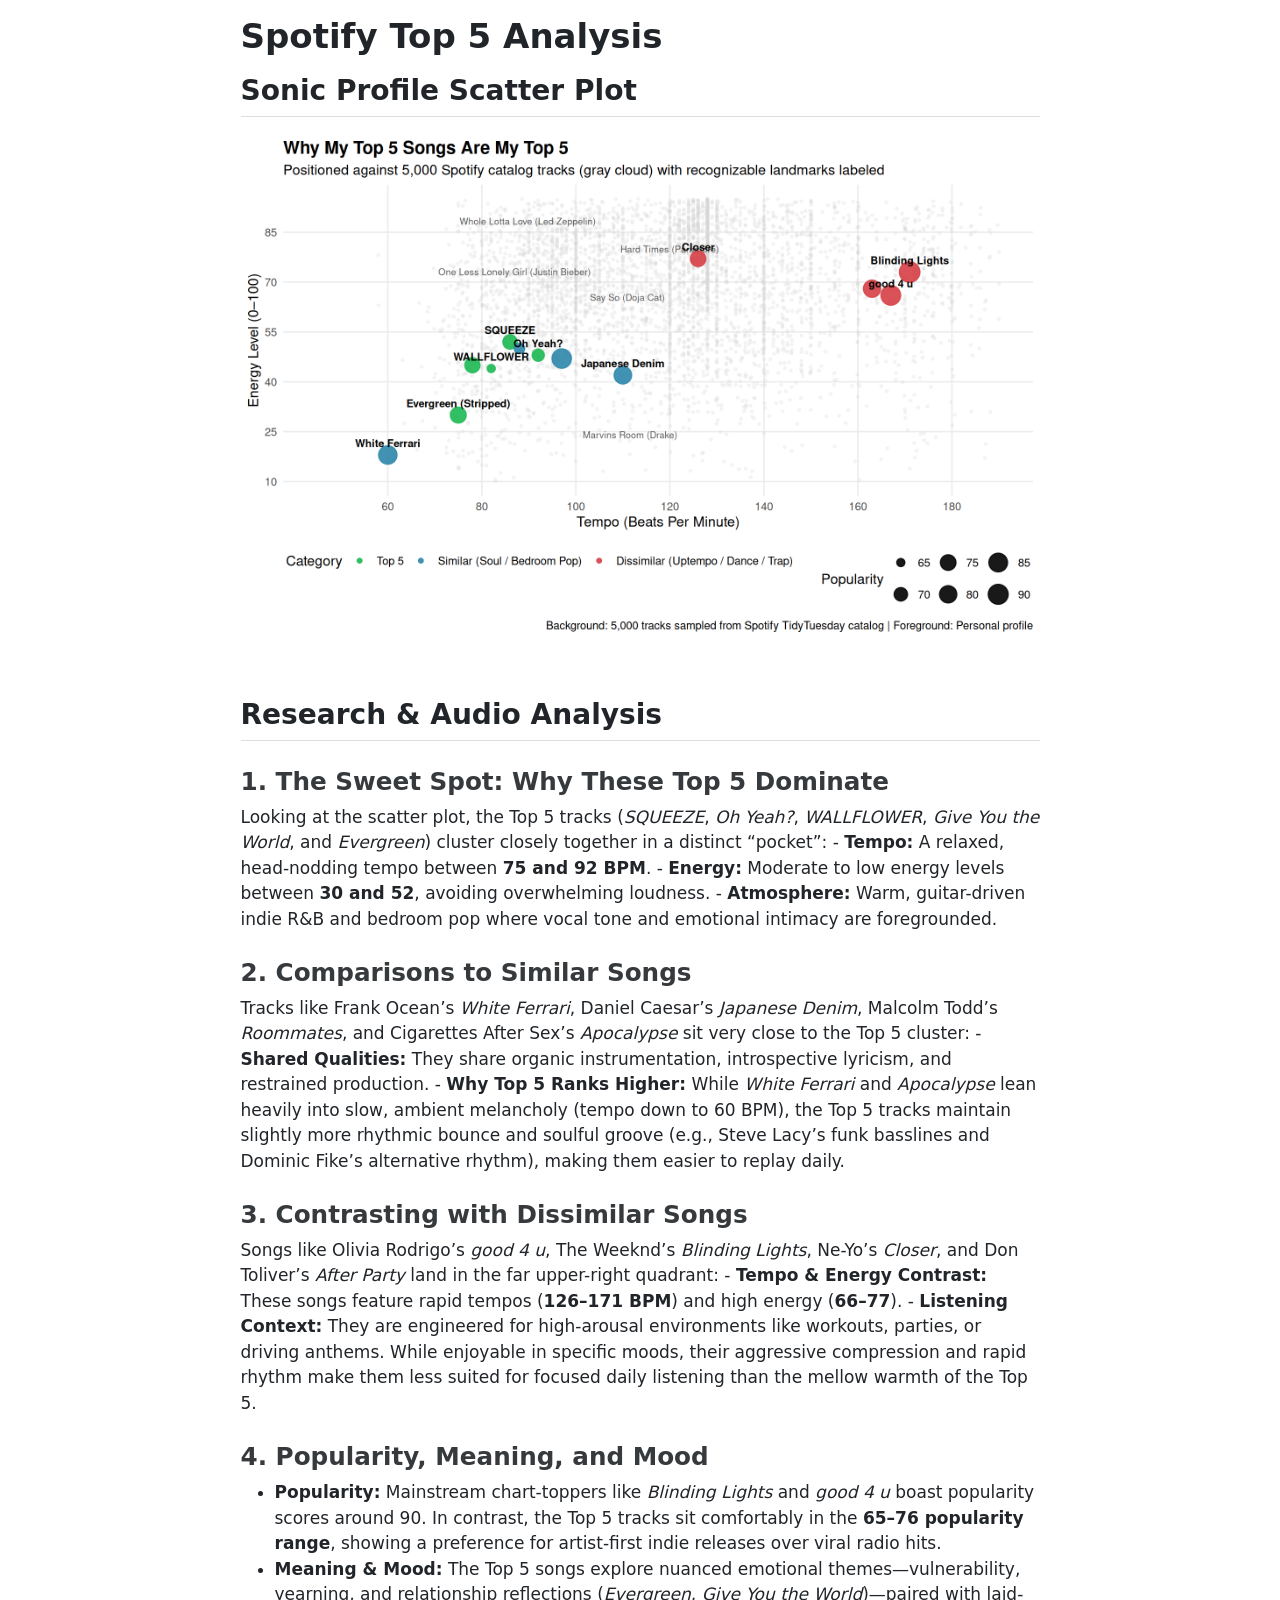
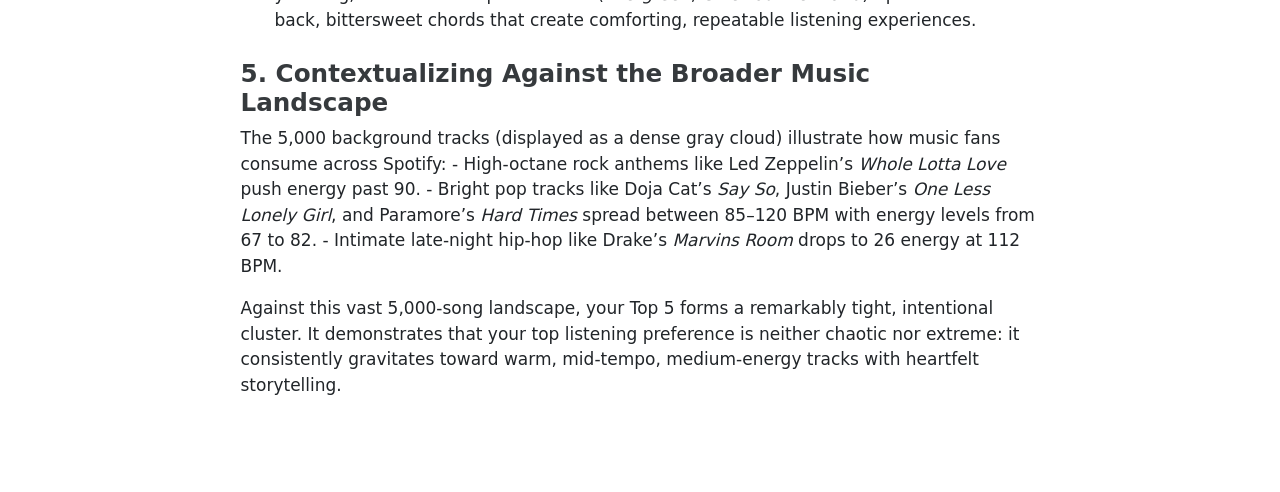
==== index.html @ 2aa54583 "Built site for gh-pages" ====
<!DOCTYPE html>
<html xmlns="http://www.w3.org/1999/xhtml" lang="en" xml:lang="en"><head>

<meta charset="utf-8">
<meta name="generator" content="quarto-1.10.19">

<meta name="viewport" content="width=device-width, initial-scale=1.0, user-scalable=yes">


<title>Spotify Top 5 Analysis</title>
<style>
/* Default styles provided by pandoc.
** See https://pandoc.org/MANUAL.html#variables-for-html for config info.
*/
span.smallcaps{font-variant: small-caps;}
div.columns{display: flex; gap: 1.5em;}
div.column{flex: auto;}
@media screen {
div.columns{gap: min(4vw, 1.5em);}
div.column{overflow-x: auto;}
}
div.hanging-indent{margin-left: 1.5em; text-indent: -1.5em;}
ul.task-list{list-style: none;}
ul.task-list li input[type="checkbox"] {
  width: 0.8em;
  margin: 0 0.8em 0.2em -1em; /* quarto-specific, see https://github.com/quarto-dev/quarto-cli/issues/4556 */ 
  vertical-align: middle;
}
</style>


<script src="project_files/libs/clipboard/clipboard.min.js"></script>
<script src="project_files/libs/quarto-html/quarto.js" type="module"></script>
<script src="project_files/libs/quarto-html/tabsets/tabsets.js" type="module"></script>
<script src="project_files/libs/quarto-html/popper.min.js"></script>
<script src="project_files/libs/quarto-html/tippy.umd.min.js"></script>
<script src="project_files/libs/quarto-html/anchor.min.js"></script>
<link href="project_files/libs/quarto-html/tippy.css" rel="stylesheet">
<link href="project_files/libs/quarto-html/quarto-syntax-highlighting-bf27225e3a48a9273f3daa8f8e829971.css" rel="stylesheet" id="quarto-text-highlighting-styles">
<script src="project_files/libs/bootstrap/bootstrap.min.js"></script>
<link href="project_files/libs/bootstrap/bootstrap-icons.css" rel="stylesheet">
<link href="project_files/libs/bootstrap/bootstrap-5dce3422ae1aaea6fd35e22067a0726d.min.css" rel="stylesheet" append-hash="true" id="quarto-bootstrap" data-mode="light">


</head>

<body class="fullcontent quarto-light">

<div id="quarto-content" class="page-columns page-rows-contents page-layout-article">

<main class="content" id="quarto-document-content">

<header id="title-block-header" class="quarto-title-block default">
<div class="quarto-title">
<h1 class="title">Spotify Top 5 Analysis</h1>
</div>



<div class="quarto-title-meta">

    
  
    
  </div>
  


</header>


<section id="sonic-profile-scatter-plot" class="level2">
<h2 class="anchored" data-anchor-id="sonic-profile-scatter-plot">Sonic Profile Scatter Plot</h2>
<div class="cell">
<div class="cell-output-display">
<div>
<figure class="figure">
<p><img src="project_files/figure-html/spotify-scatter-1.png" class="img-fluid figure-img" width="912"></p>
</figure>
</div>
</div>
</div>
</section>
<section id="research-audio-analysis" class="level2">
<h2 class="anchored" data-anchor-id="research-audio-analysis">Research &amp; Audio Analysis</h2>
<section id="the-sweet-spot-why-these-top-5-dominate" class="level3">
<h3 class="anchored" data-anchor-id="the-sweet-spot-why-these-top-5-dominate">1. The Sweet Spot: Why These Top 5 Dominate</h3>
<p>Looking at the scatter plot, the Top 5 tracks (<em>SQUEEZE</em>, <em>Oh Yeah?</em>, <em>WALLFLOWER</em>, <em>Give You the World</em>, and <em>Evergreen</em>) cluster closely together in a distinct “pocket”: - <strong>Tempo:</strong> A relaxed, head-nodding tempo between <strong>75 and 92 BPM</strong>. - <strong>Energy:</strong> Moderate to low energy levels between <strong>30 and 52</strong>, avoiding overwhelming loudness. - <strong>Atmosphere:</strong> Warm, guitar-driven indie R&amp;B and bedroom pop where vocal tone and emotional intimacy are foregrounded.</p>
</section>
<section id="comparisons-to-similar-songs" class="level3">
<h3 class="anchored" data-anchor-id="comparisons-to-similar-songs">2. Comparisons to Similar Songs</h3>
<p>Tracks like Frank Ocean’s <em>White Ferrari</em>, Daniel Caesar’s <em>Japanese Denim</em>, Malcolm Todd’s <em>Roommates</em>, and Cigarettes After Sex’s <em>Apocalypse</em> sit very close to the Top 5 cluster: - <strong>Shared Qualities:</strong> They share organic instrumentation, introspective lyricism, and restrained production. - <strong>Why Top 5 Ranks Higher:</strong> While <em>White Ferrari</em> and <em>Apocalypse</em> lean heavily into slow, ambient melancholy (tempo down to 60 BPM), the Top 5 tracks maintain slightly more rhythmic bounce and soulful groove (e.g., Steve Lacy’s funk basslines and Dominic Fike’s alternative rhythm), making them easier to replay daily.</p>
</section>
<section id="contrasting-with-dissimilar-songs" class="level3">
<h3 class="anchored" data-anchor-id="contrasting-with-dissimilar-songs">3. Contrasting with Dissimilar Songs</h3>
<p>Songs like Olivia Rodrigo’s <em>good 4 u</em>, The Weeknd’s <em>Blinding Lights</em>, Ne-Yo’s <em>Closer</em>, and Don Toliver’s <em>After Party</em> land in the far upper-right quadrant: - <strong>Tempo &amp; Energy Contrast:</strong> These songs feature rapid tempos (<strong>126–171 BPM</strong>) and high energy (<strong>66–77</strong>). - <strong>Listening Context:</strong> They are engineered for high-arousal environments like workouts, parties, or driving anthems. While enjoyable in specific moods, their aggressive compression and rapid rhythm make them less suited for focused daily listening than the mellow warmth of the Top 5.</p>
</section>
<section id="popularity-meaning-and-mood" class="level3">
<h3 class="anchored" data-anchor-id="popularity-meaning-and-mood">4. Popularity, Meaning, and Mood</h3>
<ul>
<li><strong>Popularity:</strong> Mainstream chart-toppers like <em>Blinding Lights</em> and <em>good 4 u</em> boast popularity scores around 90. In contrast, the Top 5 tracks sit comfortably in the <strong>65–76 popularity range</strong>, showing a preference for artist-first indie releases over viral radio hits.</li>
<li><strong>Meaning &amp; Mood:</strong> The Top 5 songs explore nuanced emotional themes—vulnerability, yearning, and relationship reflections (<em>Evergreen</em>, <em>Give You the World</em>)—paired with laid-back, bittersweet chords that create comforting, repeatable listening experiences.</li>
</ul>
</section>
<section id="contextualizing-against-the-broader-music-landscape" class="level3">
<h3 class="anchored" data-anchor-id="contextualizing-against-the-broader-music-landscape">5. Contextualizing Against the Broader Music Landscape</h3>
<p>The 5,000 background tracks (displayed as a dense gray cloud) illustrate how music fans consume across Spotify: - High-octane rock anthems like Led Zeppelin’s <em>Whole Lotta Love</em> push energy past 90. - Bright pop tracks like Doja Cat’s <em>Say So</em>, Justin Bieber’s <em>One Less Lonely Girl</em>, and Paramore’s <em>Hard Times</em> spread between 85–120 BPM with energy levels from 67 to 82. - Intimate late-night hip-hop like Drake’s <em>Marvins Room</em> drops to 26 energy at 112 BPM.</p>
<p>Against this vast 5,000-song landscape, your Top 5 forms a remarkably tight, intentional cluster. It demonstrates that your top listening preference is neither chaotic nor extreme: it consistently gravitates toward warm, mid-tempo, medium-energy tracks with heartfelt storytelling.</p>
</section>
</section>

</main>
<!-- /main column -->
<script id="quarto-html-after-body" type="application/javascript">
  window.document.addEventListener("DOMContentLoaded", function (event) {
    const icon = "";
    const anchorJS = new window.AnchorJS();
    anchorJS.options = {
      placement: 'right',
      icon: icon
    };
    anchorJS.add('.anchored');
    const isCodeAnnotation = (el) => {
      for (const clz of el.classList) {
        if (clz.startsWith('code-annotation-')) {                     
          return true;
        }
      }
      return false;
    }
    const onCopySuccess = function(e) {
      // button target
      const button = e.trigger;
      // don't keep focus
      button.blur();
      // flash "checked"
      button.classList.add('code-copy-button-checked');
      var currentTitle = button.getAttribute("title");
      button.setAttribute("title", "Copied!");
      let tooltip;
      if (window.bootstrap) {
        button.setAttribute("data-bs-toggle", "tooltip");
        button.setAttribute("data-bs-placement", "left");
        button.setAttribute("data-bs-title", "Copied!");
        tooltip = new bootstrap.Tooltip(button, 
          { trigger: "manual", 
            customClass: "code-copy-button-tooltip",
            offset: [0, -8]});
        tooltip.show();    
      }
      setTimeout(function() {
        if (tooltip) {
          tooltip.hide();
          button.removeAttribute("data-bs-title");
          button.removeAttribute("data-bs-toggle");
          button.removeAttribute("data-bs-placement");
        }
        button.setAttribute("title", currentTitle);
        button.classList.remove('code-copy-button-checked');
      }, 1000);
      // clear code selection
      e.clearSelection();
    }
    const getTextToCopy = function(trigger) {
      const outerScaffold = trigger.parentElement.cloneNode(true);
      const codeEl = outerScaffold.querySelector('code');
      for (const childEl of codeEl.children) {
        if (isCodeAnnotation(childEl)) {
          childEl.remove();
        }
      }
      return codeEl.innerText;
    }
    const clipboard = new window.ClipboardJS('.code-copy-button:not([data-in-quarto-modal])', {
      text: getTextToCopy
    });
    clipboard.on('success', onCopySuccess);
    if (window.document.getElementById('quarto-embedded-source-code-modal')) {
      const clipboardModal = new window.ClipboardJS('.code-copy-button[data-in-quarto-modal]', {
        text: getTextToCopy,
        container: window.document.getElementById('quarto-embedded-source-code-modal')
      });
      clipboardModal.on('success', onCopySuccess);
    }
      var localhostRegex = new RegExp(/^(?:http|https):\/\/localhost\:?[0-9]*\//);
      var mailtoRegex = new RegExp(/^mailto:/);
        var filterRegex = new RegExp('/' + window.location.host + '/');
      var isInternal = (href) => {
          return filterRegex.test(href) || localhostRegex.test(href) || mailtoRegex.test(href);
      }
      // Inspect non-navigation links and adorn them if external
     var links = window.document.querySelectorAll('a[href]:not(.nav-link):not(.navbar-brand):not(.toc-action):not(.sidebar-link):not(.sidebar-item-toggle):not(.pagination-link):not(.no-external):not([aria-hidden]):not(.dropdown-item):not(.quarto-navigation-tool):not(.about-link)');
      for (var i=0; i<links.length; i++) {
        const link = links[i];
        if (!isInternal(link.href)) {
          // undo the damage that might have been done by quarto-nav.js in the case of
          // links that we want to consider external
          if (link.dataset.originalHref !== undefined) {
            link.href = link.dataset.originalHref;
          }
        }
      }
    function tippyHover(el, contentFn, onTriggerFn, onUntriggerFn) {
      const config = {
        allowHTML: true,
        maxWidth: 500,
        delay: 100,
        arrow: false,
        appendTo: function(el) {
            return el.parentElement;
        },
        interactive: true,
        interactiveBorder: 10,
        theme: 'quarto',
        placement: 'bottom-start',
      };
      if (contentFn) {
        config.content = contentFn;
      }
      if (onTriggerFn) {
        config.onTrigger = onTriggerFn;
      }
      if (onUntriggerFn) {
        config.onUntrigger = onUntriggerFn;
      }
      window.tippy(el, config); 
    }
    const noterefs = window.document.querySelectorAll('a[role="doc-noteref"]');
    for (var i=0; i<noterefs.length; i++) {
      const ref = noterefs[i];
      tippyHover(ref, function() {
        // use id or data attribute instead here
        let href = ref.getAttribute('data-footnote-href') || ref.getAttribute('href');
        try { href = new URL(href).hash; } catch {}
        const id = href.replace(/^#\/?/, "");
        const note = window.document.getElementById(id);
        if (note) {
          return note.innerHTML;
        } else {
          return "";
        }
      });
    }
    const xrefs = window.document.querySelectorAll('a.quarto-xref');
    const processXRef = (id, note) => {
      // Strip column container classes
      const stripColumnClz = (el) => {
        el.classList.remove("page-full", "page-columns");
        if (el.children) {
          for (const child of el.children) {
            stripColumnClz(child);
          }
        }
      }
      stripColumnClz(note)
      if (id === null || id.startsWith('sec-')) {
        // Special case sections, only their first couple elements
        const container = document.createElement("div");
        if (note.children && note.children.length > 2) {
          container.appendChild(note.children[0].cloneNode(true));
          for (let i = 1; i < note.children.length; i++) {
            const child = note.children[i];
            if (child.tagName === "P" && child.innerText === "") {
              continue;
            } else {
              container.appendChild(child.cloneNode(true));
              break;
            }
          }
          if (window.Quarto?.typesetMath) {
            window.Quarto.typesetMath(container);
          }
          return container.innerHTML
        } else {
          if (window.Quarto?.typesetMath) {
            window.Quarto.typesetMath(note);
          }
          return note.innerHTML;
        }
      } else {
        // Remove any anchor links if they are present
        const anchorLink = note.querySelector('a.anchorjs-link');
        if (anchorLink) {
          anchorLink.remove();
        }
        if (window.Quarto?.typesetMath) {
          window.Quarto.typesetMath(note);
        }
        if (note.classList.contains("callout")) {
          return note.outerHTML;
        } else {
          return note.innerHTML;
        }
      }
    }
    for (var i=0; i<xrefs.length; i++) {
      const xref = xrefs[i];
      tippyHover(xref, undefined, function(instance) {
        instance.disable();
        let url = xref.getAttribute('href');
        let hash = undefined; 
        if (url.startsWith('#')) {
          hash = url;
        } else {
          try { hash = new URL(url).hash; } catch {}
        }
        if (hash) {
          const id = hash.replace(/^#\/?/, "");
          const note = window.document.getElementById(id);
          if (note !== null) {
            try {
              const html = processXRef(id, note.cloneNode(true));
              instance.setContent(html);
            } finally {
              instance.enable();
              instance.show();
            }
          } else {
            // See if we can fetch this
            fetch(url.split('#')[0])
            .then(res => res.text())
            .then(html => {
              const parser = new DOMParser();
              const htmlDoc = parser.parseFromString(html, "text/html");
              const note = htmlDoc.getElementById(id);
              if (note !== null) {
                const html = processXRef(id, note);
                instance.setContent(html);
              } 
            }).finally(() => {
              instance.enable();
              instance.show();
            });
          }
        } else {
          // See if we can fetch a full url (with no hash to target)
          // This is a special case and we should probably do some content thinning / targeting
          fetch(url)
          .then(res => res.text())
          .then(html => {
            const parser = new DOMParser();
            const htmlDoc = parser.parseFromString(html, "text/html");
            const note = htmlDoc.querySelector('main.content');
            if (note !== null) {
              // This should only happen for chapter cross references
              // (since there is no id in the URL)
              // remove the first header
              if (note.children.length > 0 && note.children[0].tagName === "HEADER") {
                note.children[0].remove();
              }
              const html = processXRef(null, note);
              instance.setContent(html);
            } 
          }).finally(() => {
            instance.enable();
            instance.show();
          });
        }
      }, function(instance) {
      });
    }
        let selectedAnnoteEl;
        const selectorForAnnotation = ( cell, annotation) => {
          let cellAttr = 'data-code-cell="' + cell + '"';
          let lineAttr = 'data-code-annotation="' +  annotation + '"';
          const selector = 'span[' + cellAttr + '][' + lineAttr + ']';
          return selector;
        }
        const selectCodeLines = (annoteEl) => {
          const doc = window.document;
          const targetCell = annoteEl.getAttribute("data-target-cell");
          const targetAnnotation = annoteEl.getAttribute("data-target-annotation");
          const annoteSpan = window.document.querySelector(selectorForAnnotation(targetCell, targetAnnotation));
          const lines = annoteSpan.getAttribute("data-code-lines").split(",");
          const lineIds = lines.map((line) => {
            return targetCell + "-" + line;
          })
          let top = null;
          let height = null;
          let parent = null;
          if (lineIds.length > 0) {
              //compute the position of the single el (top and bottom and make a div)
              const el = window.document.getElementById(lineIds[0]);
              top = el.offsetTop;
              height = el.offsetHeight;
              parent = el.parentElement.parentElement;
            if (lineIds.length > 1) {
              const lastEl = window.document.getElementById(lineIds[lineIds.length - 1]);
              const bottom = lastEl.offsetTop + lastEl.offsetHeight;
              height = bottom - top;
            }
            if (top !== null && height !== null && parent !== null) {
              // cook up a div (if necessary) and position it 
              let div = window.document.getElementById("code-annotation-line-highlight");
              if (div === null) {
                div = window.document.createElement("div");
                div.setAttribute("id", "code-annotation-line-highlight");
                div.style.position = 'absolute';
                parent.appendChild(div);
              }
              div.style.top = top - 2 + "px";
              div.style.height = height + 4 + "px";
              div.style.left = 0;
              let gutterDiv = window.document.getElementById("code-annotation-line-highlight-gutter");
              if (gutterDiv === null) {
                gutterDiv = window.document.createElement("div");
                gutterDiv.setAttribute("id", "code-annotation-line-highlight-gutter");
                gutterDiv.style.position = 'absolute';
                const codeCell = window.document.getElementById(targetCell);
                const gutter = codeCell.querySelector('.code-annotation-gutter');
                gutter.appendChild(gutterDiv);
              }
              gutterDiv.style.top = top - 2 + "px";
              gutterDiv.style.height = height + 4 + "px";
            }
            selectedAnnoteEl = annoteEl;
          }
        };
        const unselectCodeLines = () => {
          const elementsIds = ["code-annotation-line-highlight", "code-annotation-line-highlight-gutter"];
          elementsIds.forEach((elId) => {
            const div = window.document.getElementById(elId);
            if (div) {
              div.remove();
            }
          });
          selectedAnnoteEl = undefined;
        };
          // Handle positioning of the toggle
      window.addEventListener(
        "resize",
        throttle(() => {
          elRect = undefined;
          if (selectedAnnoteEl) {
            selectCodeLines(selectedAnnoteEl);
          }
        }, 10)
      );
      function throttle(fn, ms) {
      let throttle = false;
      let timer;
        return (...args) => {
          if(!throttle) { // first call gets through
              fn.apply(this, args);
              throttle = true;
          } else { // all the others get throttled
              if(timer) clearTimeout(timer); // cancel #2
              timer = setTimeout(() => {
                fn.apply(this, args);
                timer = throttle = false;
              }, ms);
          }
        };
      }
        // Attach click handler to the DT
        const annoteDls = window.document.querySelectorAll('dt[data-target-cell]');
        for (const annoteDlNode of annoteDls) {
          annoteDlNode.addEventListener('click', (event) => {
            const clickedEl = event.target;
            if (clickedEl !== selectedAnnoteEl) {
              unselectCodeLines();
              const activeEl = window.document.querySelector('dt[data-target-cell].code-annotation-active');
              if (activeEl) {
                activeEl.classList.remove('code-annotation-active');
              }
              selectCodeLines(clickedEl);
              clickedEl.classList.add('code-annotation-active');
            } else {
              // Unselect the line
              unselectCodeLines();
              clickedEl.classList.remove('code-annotation-active');
            }
          });
        }
    const findCites = (el) => {
      const parentEl = el.parentElement;
      if (parentEl) {
        const cites = parentEl.dataset.cites;
        if (cites) {
          return {
            el,
            cites: cites.split(' ')
          };
        } else {
          return findCites(el.parentElement)
        }
      } else {
        return undefined;
      }
    };
    var bibliorefs = window.document.querySelectorAll('a[role="doc-biblioref"]');
    for (var i=0; i<bibliorefs.length; i++) {
      const ref = bibliorefs[i];
      const citeInfo = findCites(ref);
      if (citeInfo) {
        tippyHover(citeInfo.el, function() {
          var popup = window.document.createElement('div');
          citeInfo.cites.forEach(function(cite) {
            var citeDiv = window.document.createElement('div');
            citeDiv.classList.add('hanging-indent');
            citeDiv.classList.add('csl-entry');
            var biblioDiv = window.document.getElementById('ref-' + cite);
            if (biblioDiv) {
              citeDiv.innerHTML = biblioDiv.innerHTML;
            }
            popup.appendChild(citeDiv);
          });
          return popup.innerHTML;
        });
      }
    }
  });
  </script>
</div> <!-- /content -->




</body></html>
---- project_files/libs/quarto-html/tippy.css ----
.tippy-box[data-animation=fade][data-state=hidden]{opacity:0}[data-tippy-root]{max-width:calc(100vw - 10px)}.tippy-box{position:relative;background-color:#333;color:#fff;border-radius:4px;font-size:14px;line-height:1.4;white-space:normal;outline:0;transition-property:transform,visibility,opacity}.tippy-box[data-placement^=top]>.tippy-arrow{bottom:0}.tippy-box[data-placement^=top]>.tippy-arrow:before{bottom:-7px;left:0;border-width:8px 8px 0;border-top-color:initial;transform-origin:center top}.tippy-box[data-placement^=bottom]>.tippy-arrow{top:0}.tippy-box[data-placement^=bottom]>.tippy-arrow:before{top:-7px;left:0;border-width:0 8px 8px;border-bottom-color:initial;transform-origin:center bottom}.tippy-box[data-placement^=left]>.tippy-arrow{right:0}.tippy-box[data-placement^=left]>.tippy-arrow:before{border-width:8px 0 8px 8px;border-left-color:initial;right:-7px;transform-origin:center left}.tippy-box[data-placement^=right]>.tippy-arrow{left:0}.tippy-box[data-placement^=right]>.tippy-arrow:before{left:-7px;border-width:8px 8px 8px 0;border-right-color:initial;transform-origin:center right}.tippy-box[data-inertia][data-state=visible]{transition-timing-function:cubic-bezier(.54,1.5,.38,1.11)}.tippy-arrow{width:16px;height:16px;color:#333}.tippy-arrow:before{content:"";position:absolute;border-color:transparent;border-style:solid}.tippy-content{position:relative;padding:5px 9px;z-index:1}
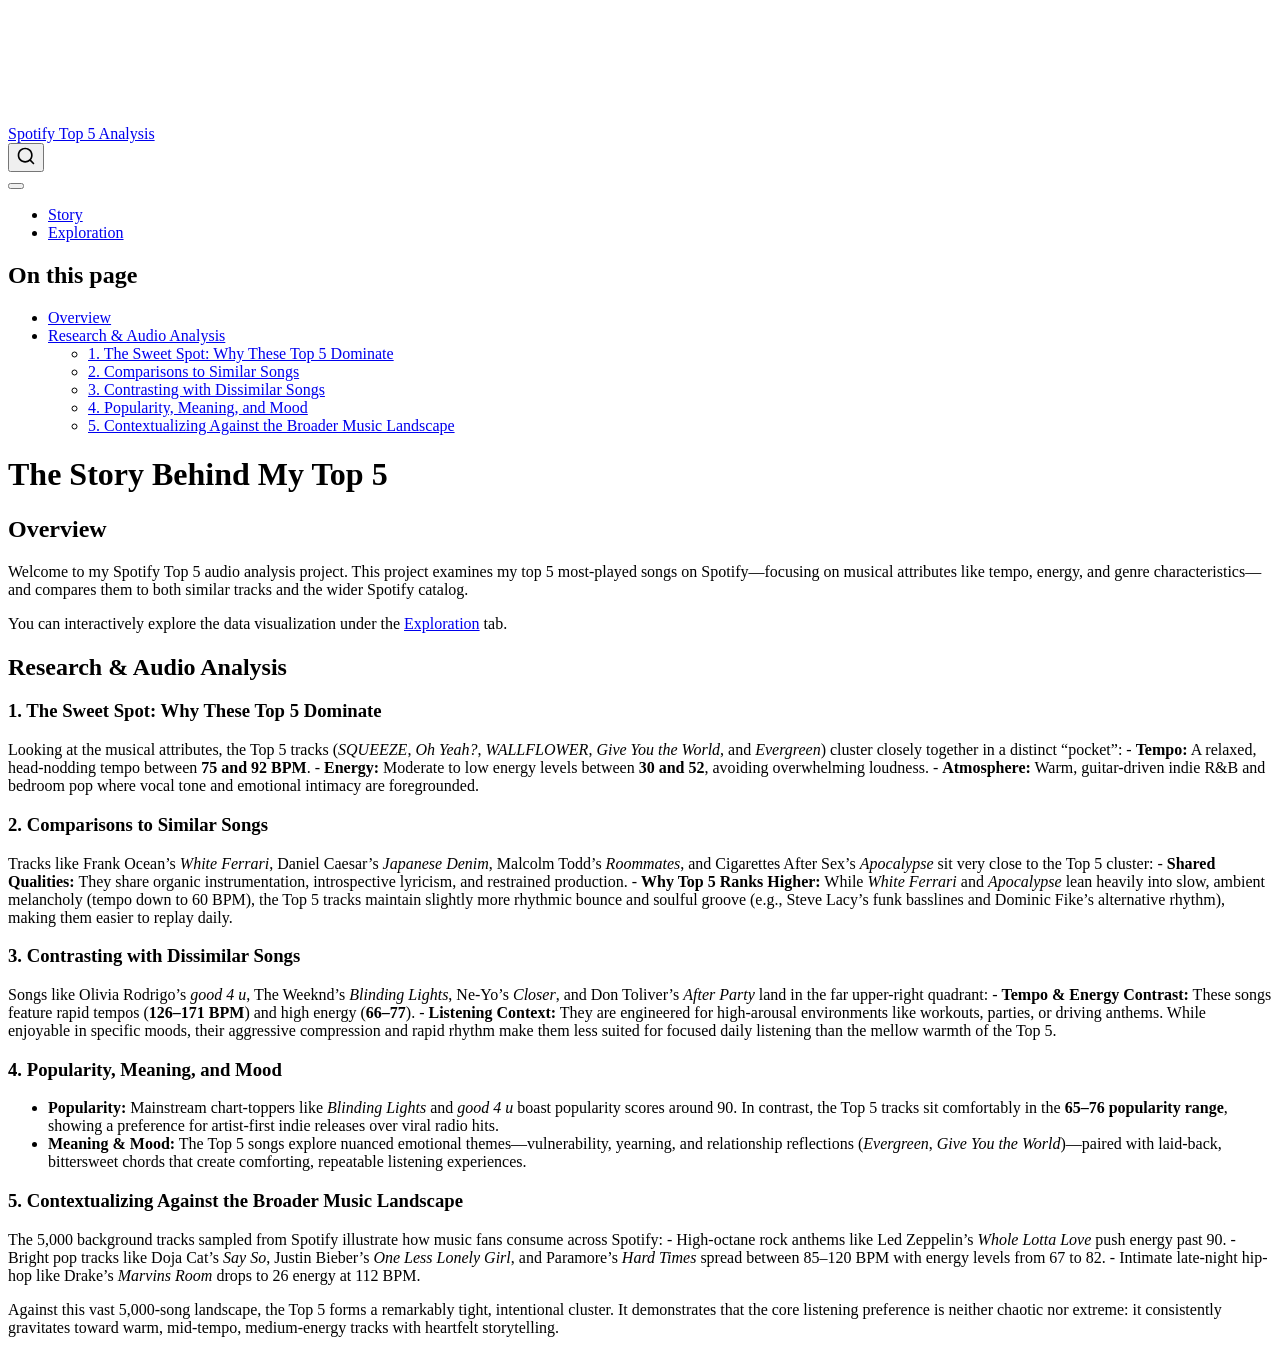
==== commit a213f50e: "Built site for gh-pages" ====
--- a/index.html
+++ b/index.html
@@ -7,7 +7,7 @@
 <meta name="viewport" content="width=device-width, initial-scale=1.0, user-scalable=yes">
 
 
-<title>Spotify Top 5 Analysis</title>
+<title>The Story Behind My Top 5 – Spotify Top 5 Analysis</title>
 <style>
 /* Default styles provided by pandoc.
 ** See https://pandoc.org/MANUAL.html#variables-for-html for config info.
@@ -29,30 +29,113 @@
 </style>
 
 
-<script src="project_files/libs/clipboard/clipboard.min.js"></script>
-<script src="project_files/libs/quarto-html/quarto.js" type="module"></script>
-<script src="project_files/libs/quarto-html/tabsets/tabsets.js" type="module"></script>
-<script src="project_files/libs/quarto-html/popper.min.js"></script>
-<script src="project_files/libs/quarto-html/tippy.umd.min.js"></script>
-<script src="project_files/libs/quarto-html/anchor.min.js"></script>
-<link href="project_files/libs/quarto-html/tippy.css" rel="stylesheet">
-<link href="project_files/libs/quarto-html/quarto-syntax-highlighting-bf27225e3a48a9273f3daa8f8e829971.css" rel="stylesheet" id="quarto-text-highlighting-styles">
-<script src="project_files/libs/bootstrap/bootstrap.min.js"></script>
-<link href="project_files/libs/bootstrap/bootstrap-icons.css" rel="stylesheet">
-<link href="project_files/libs/bootstrap/bootstrap-5dce3422ae1aaea6fd35e22067a0726d.min.css" rel="stylesheet" append-hash="true" id="quarto-bootstrap" data-mode="light">
+<script src="site_libs/quarto-nav/quarto-nav.js"></script>
+<script src="site_libs/quarto-nav/headroom.min.js"></script>
+<script src="site_libs/clipboard/clipboard.min.js"></script>
+<script src="site_libs/quarto-search/autocomplete.umd.js"></script>
+<script src="site_libs/quarto-search/fuse.min.js"></script>
+<script src="site_libs/quarto-search/quarto-search.js"></script>
+<meta name="quarto:offset" content="./">
+<script src="site_libs/quarto-html/quarto.js" type="module"></script>
+<script src="site_libs/quarto-html/tabsets/tabsets.js" type="module"></script>
+<script src="site_libs/quarto-html/popper.min.js"></script>
+<script src="site_libs/quarto-html/tippy.umd.min.js"></script>
+<script src="site_libs/quarto-html/anchor.min.js"></script>
+<link href="site_libs/quarto-html/tippy.css" rel="stylesheet">
+<link href="site_libs/quarto-html/quarto-syntax-highlighting-bf27225e3a48a9273f3daa8f8e829971.css" rel="stylesheet" id="quarto-text-highlighting-styles">
+<script src="site_libs/bootstrap/bootstrap.min.js"></script>
+<link href="site_libs/bootstrap/bootstrap-icons.css" rel="stylesheet">
+<link href="site_libs/bootstrap/bootstrap-977607561cd60f84a551947bb62c3781.min.css" rel="stylesheet" append-hash="true" id="quarto-bootstrap" data-mode="light">
+<script id="quarto-search-options" type="application/json">{
+  "location": "navbar",
+  "copy-button": false,
+  "collapse-after": 3,
+  "panel-placement": "end",
+  "type": "overlay",
+  "limit": 50,
+  "keyboard-shortcut": [
+    "f",
+    "/",
+    "s"
+  ],
+  "show-item-context": false,
+  "language": {
+    "search-no-results-text": "No results",
+    "search-matching-documents-text": "matching documents",
+    "search-copy-link-title": "Copy link to search",
+    "search-hide-matches-text": "Hide additional matches",
+    "search-more-match-text": "more match in this document",
+    "search-more-matches-text": "more matches in this document",
+    "search-clear-button-title": "Clear",
+    "search-text-placeholder": "",
+    "search-detached-cancel-button-title": "Cancel",
+    "search-submit-button-title": "Submit",
+    "search-label": "Search"
+  }
+}</script>
 
 
 </head>
 
-<body class="fullcontent quarto-light">
-
-<div id="quarto-content" class="page-columns page-rows-contents page-layout-article">
-
+<body class="nav-fixed quarto-light">
+
+<div id="quarto-search-results"></div>
+  <header id="quarto-header" class="headroom fixed-top">
+    <nav class="navbar navbar-expand-lg " data-bs-theme="dark">
+      <div class="navbar-container container-fluid">
+      <div class="navbar-brand-container mx-auto">
+    <a class="navbar-brand" href="./index.html">
+    <span class="navbar-title">Spotify Top 5 Analysis</span>
+    </a>
+  </div>
+            <div id="quarto-search" class="" title="Search"></div>
+          <button class="navbar-toggler" type="button" data-bs-toggle="collapse" data-bs-target="#navbarCollapse" aria-controls="navbarCollapse" role="menu" aria-expanded="false" aria-label="Toggle navigation" onclick="if (window.quartoToggleHeadroom) { window.quartoToggleHeadroom(); }">
+  <span class="navbar-toggler-icon"></span>
+</button>
+          <div class="collapse navbar-collapse" id="navbarCollapse">
+            <ul class="navbar-nav navbar-nav-scroll me-auto">
+  <li class="nav-item">
+    <a class="nav-link active" href="./index.html" aria-current="page"> 
+<span class="menu-text">Story</span></a>
+  </li>  
+  <li class="nav-item">
+    <a class="nav-link" href="./exploration.html"> 
+<span class="menu-text">Exploration</span></a>
+  </li>  
+</ul>
+          </div> <!-- /navcollapse -->
+            <div class="quarto-navbar-tools">
+</div>
+      </div> <!-- /container-fluid -->
+    </nav>
+</header>
+<!-- content -->
+<div id="quarto-content" class="quarto-container page-columns page-rows-contents page-layout-article page-navbar">
+<!-- sidebar -->
+<!-- margin-sidebar -->
+    <div id="quarto-margin-sidebar" class="sidebar margin-sidebar">
+        <nav id="TOC" role="doc-toc" class="toc-active">
+    <h2 id="toc-title">On this page</h2>
+   
+  <ul>
+  <li><a href="#overview" id="toc-overview" class="nav-link active" data-scroll-target="#overview">Overview</a></li>
+  <li><a href="#research-audio-analysis" id="toc-research-audio-analysis" class="nav-link" data-scroll-target="#research-audio-analysis">Research &amp; Audio Analysis</a>
+  <ul class="collapse">
+  <li><a href="#the-sweet-spot-why-these-top-5-dominate" id="toc-the-sweet-spot-why-these-top-5-dominate" class="nav-link" data-scroll-target="#the-sweet-spot-why-these-top-5-dominate">1. The Sweet Spot: Why These Top 5 Dominate</a></li>
+  <li><a href="#comparisons-to-similar-songs" id="toc-comparisons-to-similar-songs" class="nav-link" data-scroll-target="#comparisons-to-similar-songs">2. Comparisons to Similar Songs</a></li>
+  <li><a href="#contrasting-with-dissimilar-songs" id="toc-contrasting-with-dissimilar-songs" class="nav-link" data-scroll-target="#contrasting-with-dissimilar-songs">3. Contrasting with Dissimilar Songs</a></li>
+  <li><a href="#popularity-meaning-and-mood" id="toc-popularity-meaning-and-mood" class="nav-link" data-scroll-target="#popularity-meaning-and-mood">4. Popularity, Meaning, and Mood</a></li>
+  <li><a href="#contextualizing-against-the-broader-music-landscape" id="toc-contextualizing-against-the-broader-music-landscape" class="nav-link" data-scroll-target="#contextualizing-against-the-broader-music-landscape">5. Contextualizing Against the Broader Music Landscape</a></li>
+  </ul></li>
+  </ul>
+</nav>
+    </div>
+<!-- main -->
 <main class="content" id="quarto-document-content">
 
 <header id="title-block-header" class="quarto-title-block default">
 <div class="quarto-title">
-<h1 class="title">Spotify Top 5 Analysis</h1>
+<h1 class="title">The Story Behind My Top 5</h1>
 </div>
 
 
@@ -69,23 +152,16 @@
 </header>
 
 
-<section id="sonic-profile-scatter-plot" class="level2">
-<h2 class="anchored" data-anchor-id="sonic-profile-scatter-plot">Sonic Profile Scatter Plot</h2>
-<div class="cell">
-<div class="cell-output-display">
-<div>
-<figure class="figure">
-<p><img src="project_files/figure-html/spotify-scatter-1.png" class="img-fluid figure-img" width="912"></p>
-</figure>
-</div>
-</div>
-</div>
+<section id="overview" class="level2">
+<h2 class="anchored" data-anchor-id="overview">Overview</h2>
+<p>Welcome to my Spotify Top 5 audio analysis project. This project examines my top 5 most-played songs on Spotify—focusing on musical attributes like tempo, energy, and genre characteristics—and compares them to both similar tracks and the wider Spotify catalog.</p>
+<p>You can interactively explore the data visualization under the <a href="./exploration.html">Exploration</a> tab.</p>
 </section>
 <section id="research-audio-analysis" class="level2">
 <h2 class="anchored" data-anchor-id="research-audio-analysis">Research &amp; Audio Analysis</h2>
 <section id="the-sweet-spot-why-these-top-5-dominate" class="level3">
 <h3 class="anchored" data-anchor-id="the-sweet-spot-why-these-top-5-dominate">1. The Sweet Spot: Why These Top 5 Dominate</h3>
-<p>Looking at the scatter plot, the Top 5 tracks (<em>SQUEEZE</em>, <em>Oh Yeah?</em>, <em>WALLFLOWER</em>, <em>Give You the World</em>, and <em>Evergreen</em>) cluster closely together in a distinct “pocket”: - <strong>Tempo:</strong> A relaxed, head-nodding tempo between <strong>75 and 92 BPM</strong>. - <strong>Energy:</strong> Moderate to low energy levels between <strong>30 and 52</strong>, avoiding overwhelming loudness. - <strong>Atmosphere:</strong> Warm, guitar-driven indie R&amp;B and bedroom pop where vocal tone and emotional intimacy are foregrounded.</p>
+<p>Looking at the musical attributes, the Top 5 tracks (<em>SQUEEZE</em>, <em>Oh Yeah?</em>, <em>WALLFLOWER</em>, <em>Give You the World</em>, and <em>Evergreen</em>) cluster closely together in a distinct “pocket”: - <strong>Tempo:</strong> A relaxed, head-nodding tempo between <strong>75 and 92 BPM</strong>. - <strong>Energy:</strong> Moderate to low energy levels between <strong>30 and 52</strong>, avoiding overwhelming loudness. - <strong>Atmosphere:</strong> Warm, guitar-driven indie R&amp;B and bedroom pop where vocal tone and emotional intimacy are foregrounded.</p>
 </section>
 <section id="comparisons-to-similar-songs" class="level3">
 <h3 class="anchored" data-anchor-id="comparisons-to-similar-songs">2. Comparisons to Similar Songs</h3>
@@ -104,13 +180,14 @@
 </section>
 <section id="contextualizing-against-the-broader-music-landscape" class="level3">
 <h3 class="anchored" data-anchor-id="contextualizing-against-the-broader-music-landscape">5. Contextualizing Against the Broader Music Landscape</h3>
-<p>The 5,000 background tracks (displayed as a dense gray cloud) illustrate how music fans consume across Spotify: - High-octane rock anthems like Led Zeppelin’s <em>Whole Lotta Love</em> push energy past 90. - Bright pop tracks like Doja Cat’s <em>Say So</em>, Justin Bieber’s <em>One Less Lonely Girl</em>, and Paramore’s <em>Hard Times</em> spread between 85–120 BPM with energy levels from 67 to 82. - Intimate late-night hip-hop like Drake’s <em>Marvins Room</em> drops to 26 energy at 112 BPM.</p>
-<p>Against this vast 5,000-song landscape, your Top 5 forms a remarkably tight, intentional cluster. It demonstrates that your top listening preference is neither chaotic nor extreme: it consistently gravitates toward warm, mid-tempo, medium-energy tracks with heartfelt storytelling.</p>
-</section>
-</section>
-
-</main>
-<!-- /main column -->
+<p>The 5,000 background tracks sampled from Spotify illustrate how music fans consume across Spotify: - High-octane rock anthems like Led Zeppelin’s <em>Whole Lotta Love</em> push energy past 90. - Bright pop tracks like Doja Cat’s <em>Say So</em>, Justin Bieber’s <em>One Less Lonely Girl</em>, and Paramore’s <em>Hard Times</em> spread between 85–120 BPM with energy levels from 67 to 82. - Intimate late-night hip-hop like Drake’s <em>Marvins Room</em> drops to 26 energy at 112 BPM.</p>
+<p>Against this vast 5,000-song landscape, the Top 5 forms a remarkably tight, intentional cluster. It demonstrates that the core listening preference is neither chaotic nor extreme: it consistently gravitates toward warm, mid-tempo, medium-energy tracks with heartfelt storytelling.</p>
+
+
+</section>
+</section>
+
+</main> <!-- /main -->
 <script id="quarto-html-after-body" type="application/javascript">
   window.document.addEventListener("DOMContentLoaded", function (event) {
     const icon = "";
@@ -184,7 +261,7 @@
     }
       var localhostRegex = new RegExp(/^(?:http|https):\/\/localhost\:?[0-9]*\//);
       var mailtoRegex = new RegExp(/^mailto:/);
-        var filterRegex = new RegExp('/' + window.location.host + '/');
+        var filterRegex = new RegExp("https:\/\/mireillegmz24-glitch\.github\.io\/spotify-final\/");
       var isInternal = (href) => {
           return filterRegex.test(href) || localhostRegex.test(href) || mailtoRegex.test(href);
       }
--- a/site_libs/quarto-html/tippy.css
+++ b/site_libs/quarto-html/tippy.css
@@ -0,0 +1 @@
+.tippy-box[data-animation=fade][data-state=hidden]{opacity:0}[data-tippy-root]{max-width:calc(100vw - 10px)}.tippy-box{position:relative;background-color:#333;color:#fff;border-radius:4px;font-size:14px;line-height:1.4;white-space:normal;outline:0;transition-property:transform,visibility,opacity}.tippy-box[data-placement^=top]>.tippy-arrow{bottom:0}.tippy-box[data-placement^=top]>.tippy-arrow:before{bottom:-7px;left:0;border-width:8px 8px 0;border-top-color:initial;transform-origin:center top}.tippy-box[data-placement^=bottom]>.tippy-arrow{top:0}.tippy-box[data-placement^=bottom]>.tippy-arrow:before{top:-7px;left:0;border-width:0 8px 8px;border-bottom-color:initial;transform-origin:center bottom}.tippy-box[data-placement^=left]>.tippy-arrow{right:0}.tippy-box[data-placement^=left]>.tippy-arrow:before{border-width:8px 0 8px 8px;border-left-color:initial;right:-7px;transform-origin:center left}.tippy-box[data-placement^=right]>.tippy-arrow{left:0}.tippy-box[data-placement^=right]>.tippy-arrow:before{left:-7px;border-width:8px 8px 8px 0;border-right-color:initial;transform-origin:center right}.tippy-box[data-inertia][data-state=visible]{transition-timing-function:cubic-bezier(.54,1.5,.38,1.11)}.tippy-arrow{width:16px;height:16px;color:#333}.tippy-arrow:before{content:"";position:absolute;border-color:transparent;border-style:solid}.tippy-content{position:relative;padding:5px 9px;z-index:1}
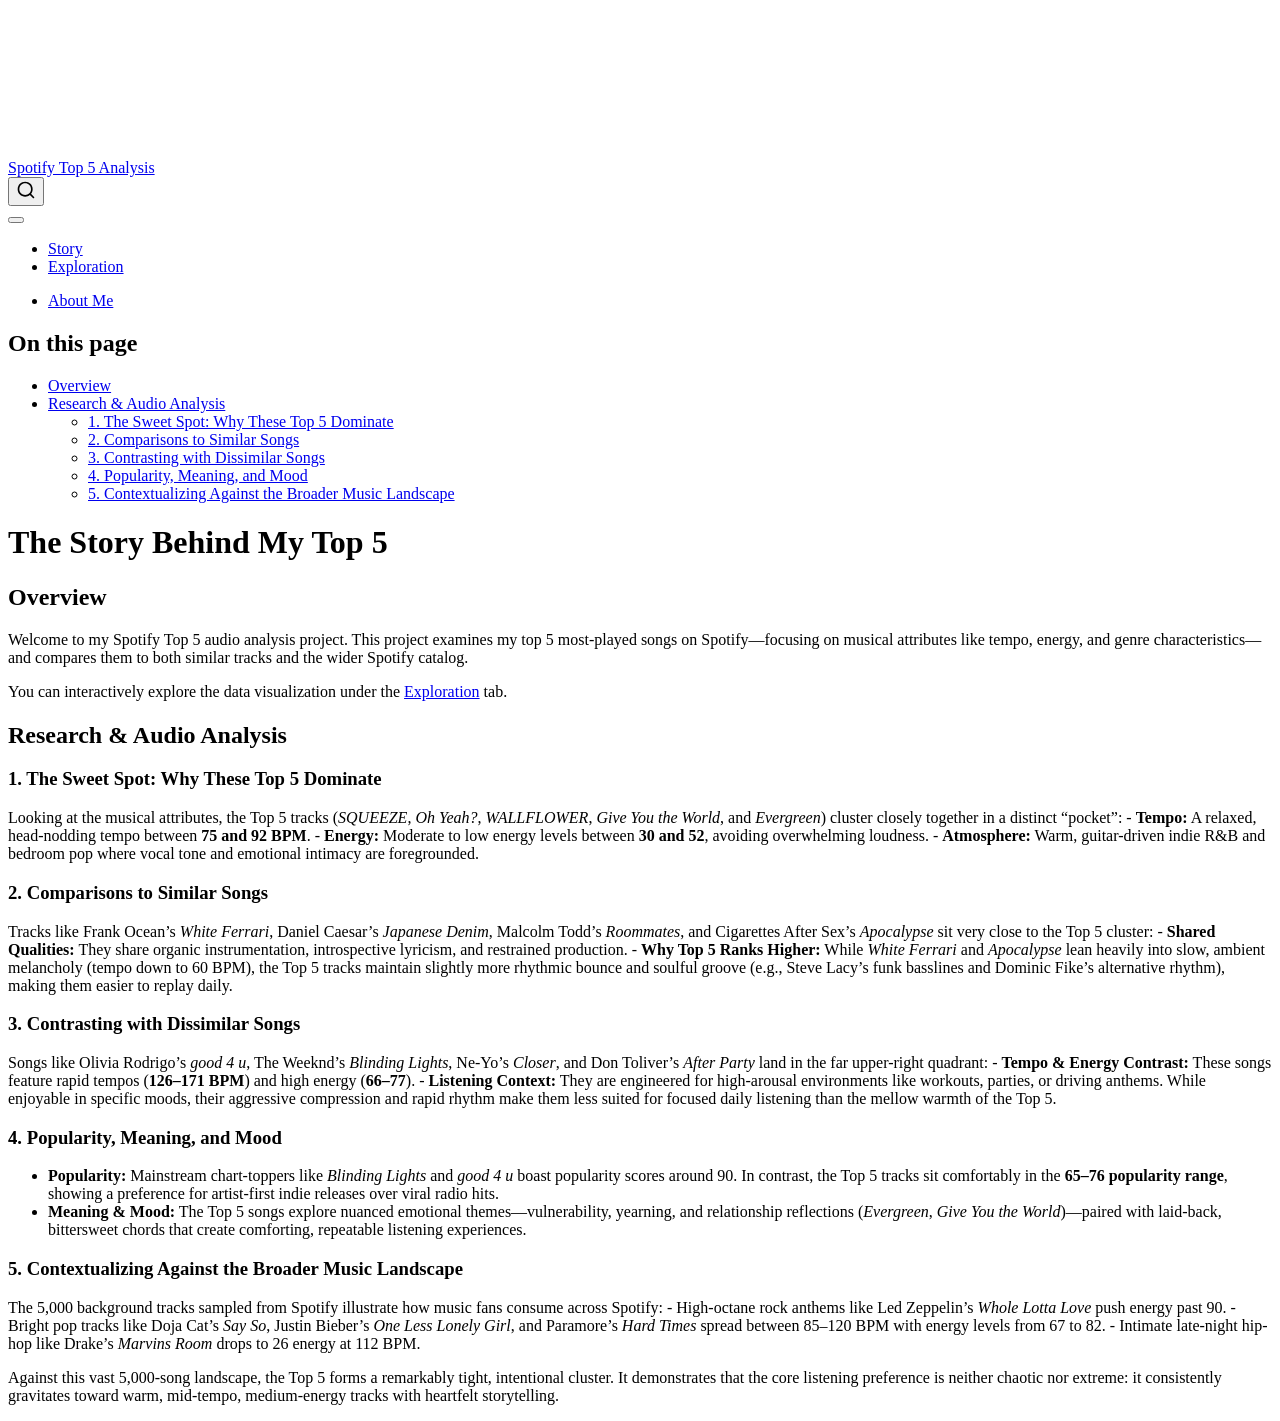
==== commit 6a6fc110: "Built site for gh-pages" ====
--- a/index.html
+++ b/index.html
@@ -101,6 +101,12 @@
   <li class="nav-item">
     <a class="nav-link" href="./exploration.html"> 
 <span class="menu-text">Exploration</span></a>
+  </li>  
+</ul>
+            <ul class="navbar-nav navbar-nav-scroll ms-auto">
+  <li class="nav-item">
+    <a class="nav-link" href="./about.html"> 
+<span class="menu-text">About Me</span></a>
   </li>  
 </ul>
           </div> <!-- /navcollapse -->
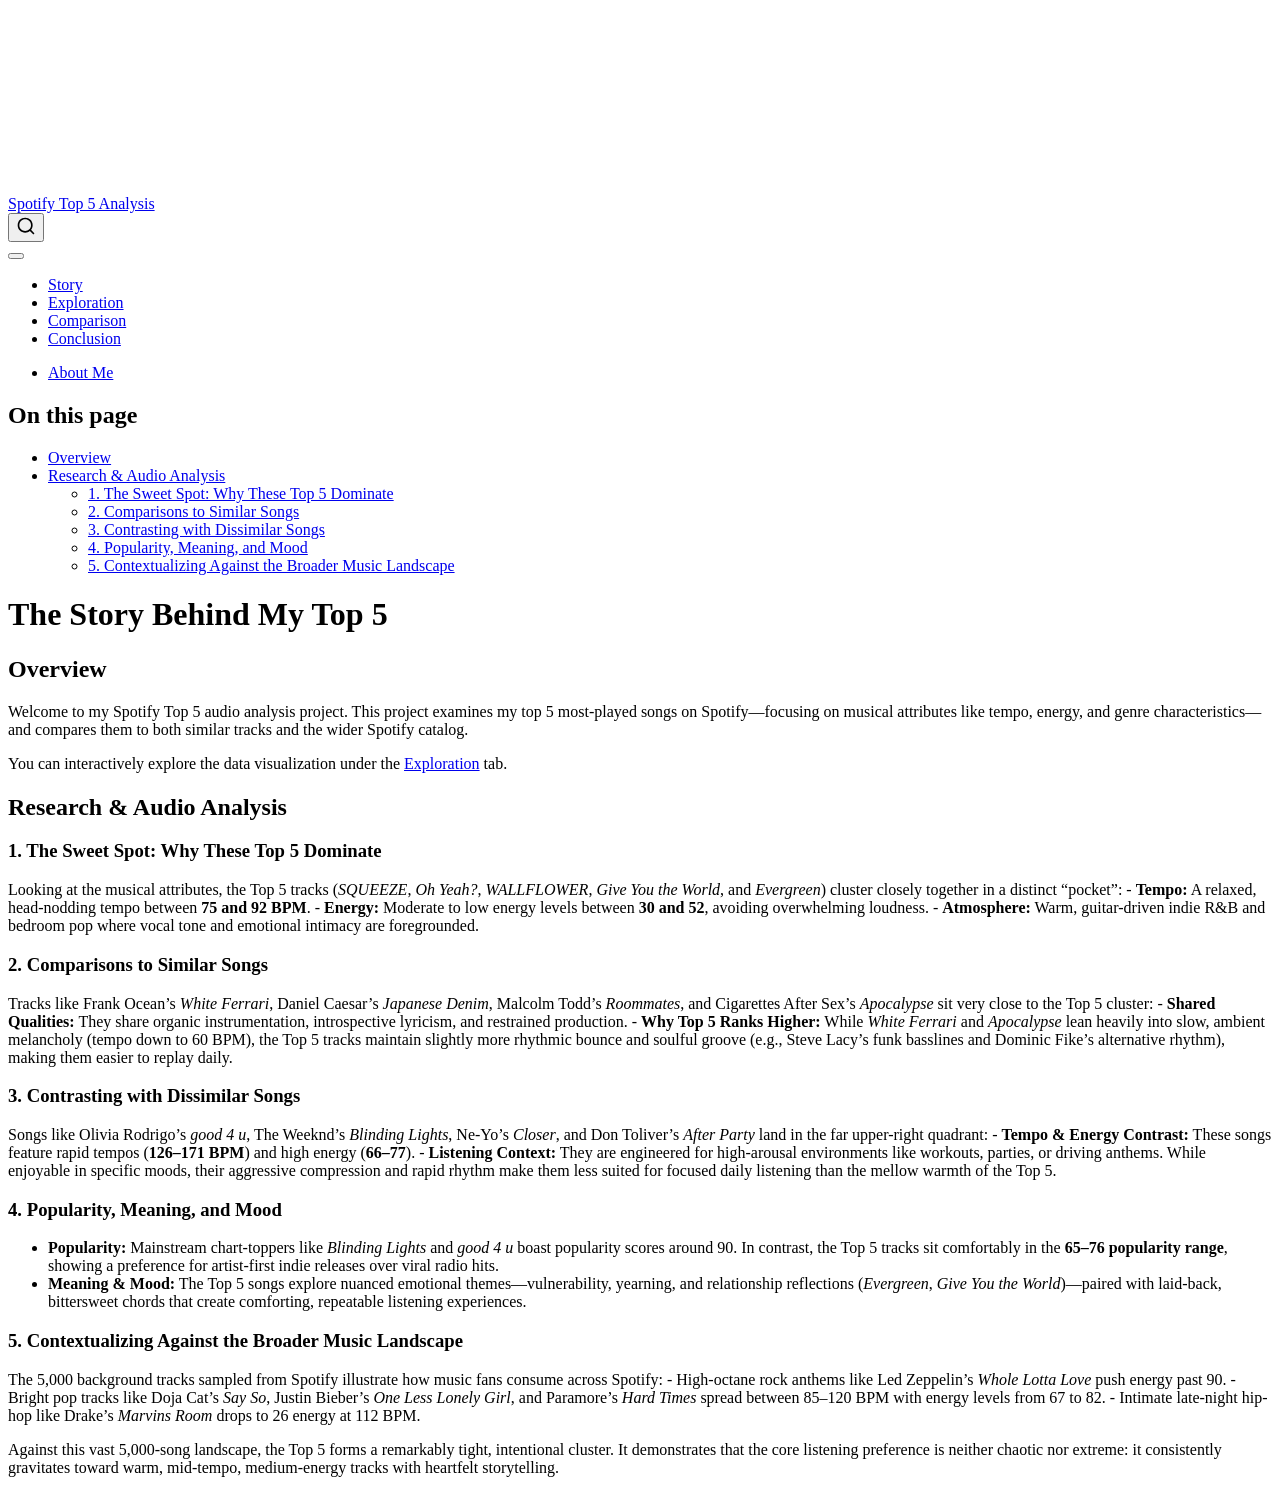
==== commit 589b9475: "Built site for gh-pages" ====
--- a/index.html
+++ b/index.html
@@ -101,6 +101,14 @@
   <li class="nav-item">
     <a class="nav-link" href="./exploration.html"> 
 <span class="menu-text">Exploration</span></a>
+  </li>  
+  <li class="nav-item">
+    <a class="nav-link" href="./comparison.html"> 
+<span class="menu-text">Comparison</span></a>
+  </li>  
+  <li class="nav-item">
+    <a class="nav-link" href="./conclusion.html"> 
+<span class="menu-text">Conclusion</span></a>
   </li>  
 </ul>
             <ul class="navbar-nav navbar-nav-scroll ms-auto">
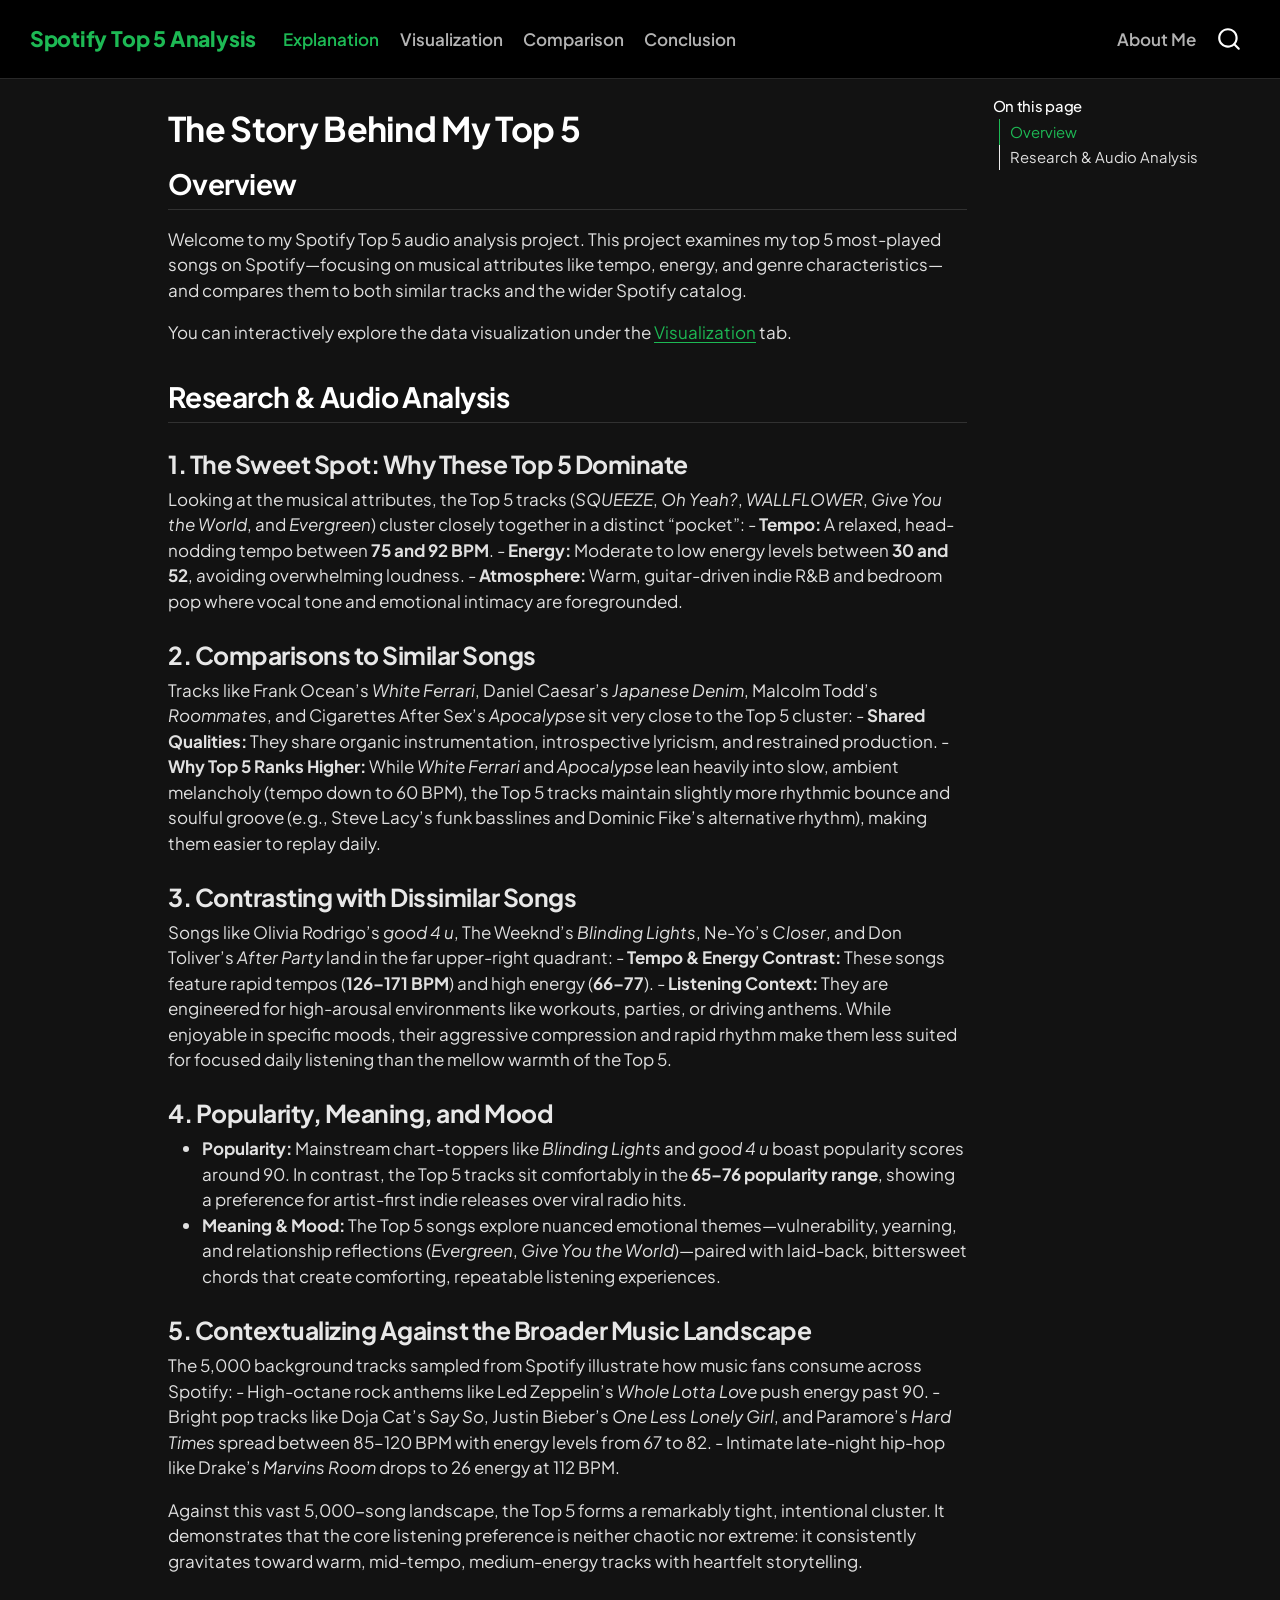
==== commit f3dadecd: "Built site for gh-pages" ====
--- a/index.html
+++ b/index.html
@@ -42,10 +42,10 @@
 <script src="site_libs/quarto-html/tippy.umd.min.js"></script>
 <script src="site_libs/quarto-html/anchor.min.js"></script>
 <link href="site_libs/quarto-html/tippy.css" rel="stylesheet">
-<link href="site_libs/quarto-html/quarto-syntax-highlighting-bf27225e3a48a9273f3daa8f8e829971.css" rel="stylesheet" id="quarto-text-highlighting-styles">
+<link href="site_libs/quarto-html/quarto-syntax-highlighting-dark-b626d73c4c936ccc3cb08be7d45d1df6.css" rel="stylesheet" id="quarto-text-highlighting-styles">
 <script src="site_libs/bootstrap/bootstrap.min.js"></script>
 <link href="site_libs/bootstrap/bootstrap-icons.css" rel="stylesheet">
-<link href="site_libs/bootstrap/bootstrap-977607561cd60f84a551947bb62c3781.min.css" rel="stylesheet" append-hash="true" id="quarto-bootstrap" data-mode="light">
+<link href="site_libs/bootstrap/bootstrap-fd2b0ec12967944b14b98b81a7e2d6a4.min.css" rel="stylesheet" append-hash="true" id="quarto-bootstrap" data-mode="dark">
 <script id="quarto-search-options" type="application/json">{
   "location": "navbar",
   "copy-button": false,
@@ -96,11 +96,11 @@
             <ul class="navbar-nav navbar-nav-scroll me-auto">
   <li class="nav-item">
     <a class="nav-link active" href="./index.html" aria-current="page"> 
-<span class="menu-text">Story</span></a>
+<span class="menu-text">Explanation</span></a>
   </li>  
   <li class="nav-item">
     <a class="nav-link" href="./exploration.html"> 
-<span class="menu-text">Exploration</span></a>
+<span class="menu-text">Visualization</span></a>
   </li>  
   <li class="nav-item">
     <a class="nav-link" href="./comparison.html"> 
@@ -169,7 +169,7 @@
 <section id="overview" class="level2">
 <h2 class="anchored" data-anchor-id="overview">Overview</h2>
 <p>Welcome to my Spotify Top 5 audio analysis project. This project examines my top 5 most-played songs on Spotify—focusing on musical attributes like tempo, energy, and genre characteristics—and compares them to both similar tracks and the wider Spotify catalog.</p>
-<p>You can interactively explore the data visualization under the <a href="./exploration.html">Exploration</a> tab.</p>
+<p>You can interactively explore the data visualization under the <a href="./exploration.html">Visualization</a> tab.</p>
 </section>
 <section id="research-audio-analysis" class="level2">
 <h2 class="anchored" data-anchor-id="research-audio-analysis">Research &amp; Audio Analysis</h2>
--- a/site_libs/quarto-html/quarto-syntax-highlighting-dark-b626d73c4c936ccc3cb08be7d45d1df6.css
+++ b/site_libs/quarto-html/quarto-syntax-highlighting-dark-b626d73c4c936ccc3cb08be7d45d1df6.css
@@ -0,0 +1,219 @@
+/* quarto syntax highlight colors */
+:root {
+  --quarto-hl-al-color: #f07178;
+  --quarto-hl-an-color: #d4d0ab;
+  --quarto-hl-at-color: #00e0e0;
+  --quarto-hl-bn-color: #d4d0ab;
+  --quarto-hl-bu-color: #abe338;
+  --quarto-hl-ch-color: #abe338;
+  --quarto-hl-co-color: #f8f8f2;
+  --quarto-hl-cv-color: #ffd700;
+  --quarto-hl-cn-color: #ffd700;
+  --quarto-hl-cf-color: #ffa07a;
+  --quarto-hl-dt-color: #ffa07a;
+  --quarto-hl-dv-color: #d4d0ab;
+  --quarto-hl-do-color: #f8f8f2;
+  --quarto-hl-er-color: #f07178;
+  --quarto-hl-ex-color: #00e0e0;
+  --quarto-hl-fl-color: #d4d0ab;
+  --quarto-hl-fu-color: #ffa07a;
+  --quarto-hl-im-color: #abe338;
+  --quarto-hl-in-color: #d4d0ab;
+  --quarto-hl-kw-color: #ffa07a;
+  --quarto-hl-op-color: #ffa07a;
+  --quarto-hl-ot-color: #00e0e0;
+  --quarto-hl-pp-color: #dcc6e0;
+  --quarto-hl-re-color: #00e0e0;
+  --quarto-hl-sc-color: #abe338;
+  --quarto-hl-ss-color: #abe338;
+  --quarto-hl-st-color: #abe338;
+  --quarto-hl-va-color: #00e0e0;
+  --quarto-hl-vs-color: #abe338;
+  --quarto-hl-wa-color: #dcc6e0;
+}
+
+/* other quarto variables */
+:root {
+  --quarto-font-monospace: SFMono-Regular, Menlo, Monaco, Consolas, "Liberation Mono", "Courier New", monospace;
+}
+
+/* syntax highlight based on Pandoc's rules */
+pre > code.sourceCode > span {
+  color: #f8f8f2;
+}
+
+code.sourceCode > span {
+  color: #f8f8f2;
+}
+
+div.sourceCode,
+div.sourceCode pre.sourceCode {
+  color: #f8f8f2;
+}
+
+/* Normal */
+code span {
+  color: #f8f8f2;
+}
+
+/* Alert */
+code span.al {
+  color: #f07178;
+}
+
+/* Annotation */
+code span.an {
+  color: #d4d0ab;
+}
+
+/* Attribute */
+code span.at {
+  color: #00e0e0;
+}
+
+/* BaseN */
+code span.bn {
+  color: #d4d0ab;
+}
+
+/* BuiltIn */
+code span.bu {
+  color: #abe338;
+}
+
+/* ControlFlow */
+code span.cf {
+  font-weight: bold;
+  color: #ffa07a;
+}
+
+/* Char */
+code span.ch {
+  color: #abe338;
+}
+
+/* Constant */
+code span.cn {
+  color: #ffd700;
+}
+
+/* Comment */
+code span.co {
+  font-style: italic;
+  color: #f8f8f2;
+}
+
+/* CommentVar */
+code span.cv {
+  color: #ffd700;
+}
+
+/* Documentation */
+code span.do {
+  color: #f8f8f2;
+}
+
+/* DataType */
+code span.dt {
+  color: #ffa07a;
+}
+
+/* DecVal */
+code span.dv {
+  color: #d4d0ab;
+}
+
+/* Error */
+code span.er {
+  color: #f07178;
+  text-decoration: underline;
+}
+
+/* Extension */
+code span.ex {
+  font-weight: bold;
+  color: #00e0e0;
+}
+
+/* Float */
+code span.fl {
+  color: #d4d0ab;
+}
+
+/* Function */
+code span.fu {
+  color: #ffa07a;
+}
+
+/* Import */
+code span.im {
+  color: #abe338;
+}
+
+/* Information */
+code span.in {
+  color: #d4d0ab;
+}
+
+/* Keyword */
+code span.kw {
+  font-weight: bold;
+  color: #ffa07a;
+}
+
+/* Operator */
+code span.op {
+  color: #ffa07a;
+}
+
+/* Other */
+code span.ot {
+  color: #00e0e0;
+}
+
+/* Preprocessor */
+code span.pp {
+  color: #dcc6e0;
+}
+
+/* RegionMarker */
+code span.re {
+  background-color: #f8f8f2;
+  color: #00e0e0;
+}
+
+/* SpecialChar */
+code span.sc {
+  color: #abe338;
+}
+
+/* SpecialString */
+code span.ss {
+  color: #abe338;
+}
+
+/* String */
+code span.st {
+  color: #abe338;
+}
+
+/* Variable */
+code span.va {
+  color: #00e0e0;
+}
+
+/* VerbatimString */
+code span.vs {
+  color: #abe338;
+}
+
+/* Warning */
+code span.wa {
+  color: #dcc6e0;
+}
+
+.prevent-inlining {
+  content: "</";
+}
+
+/*# sourceMappingURL=a269c63e8167c3ae395728e86feb0848.css.map */
